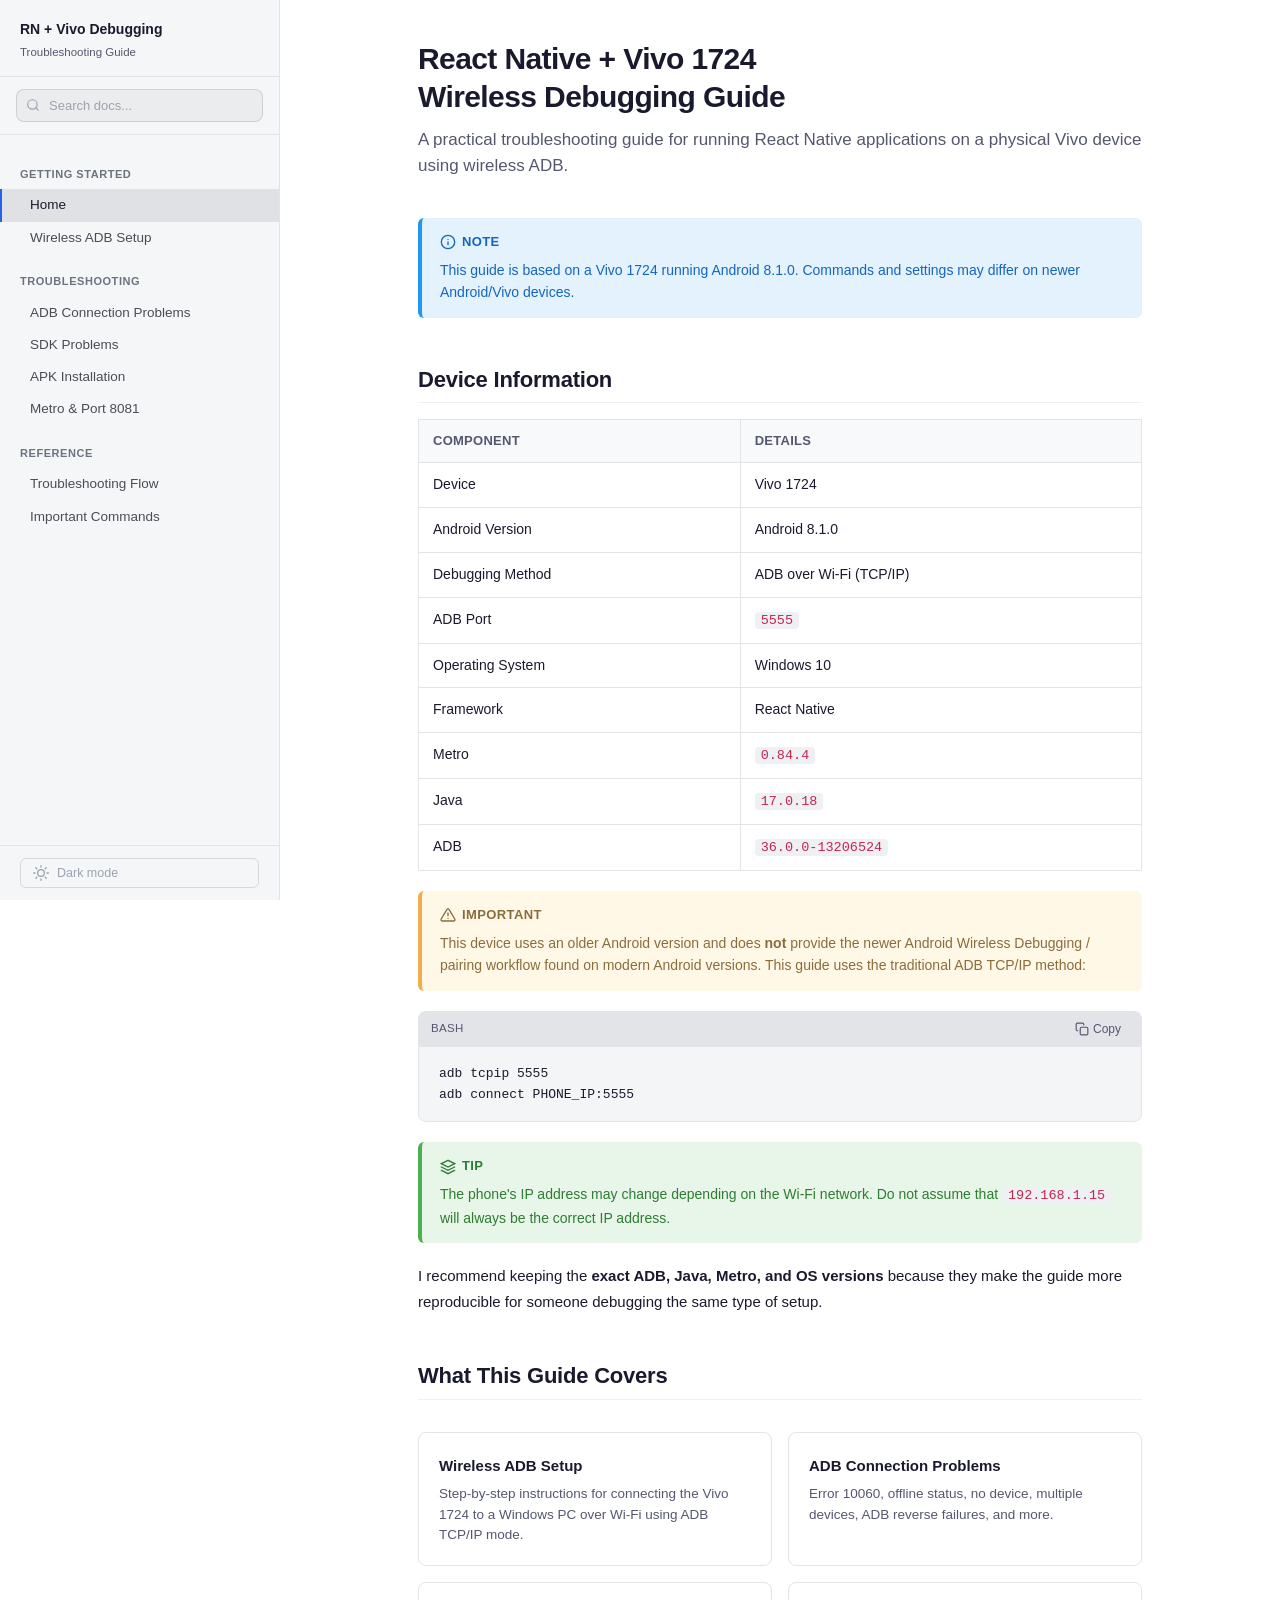
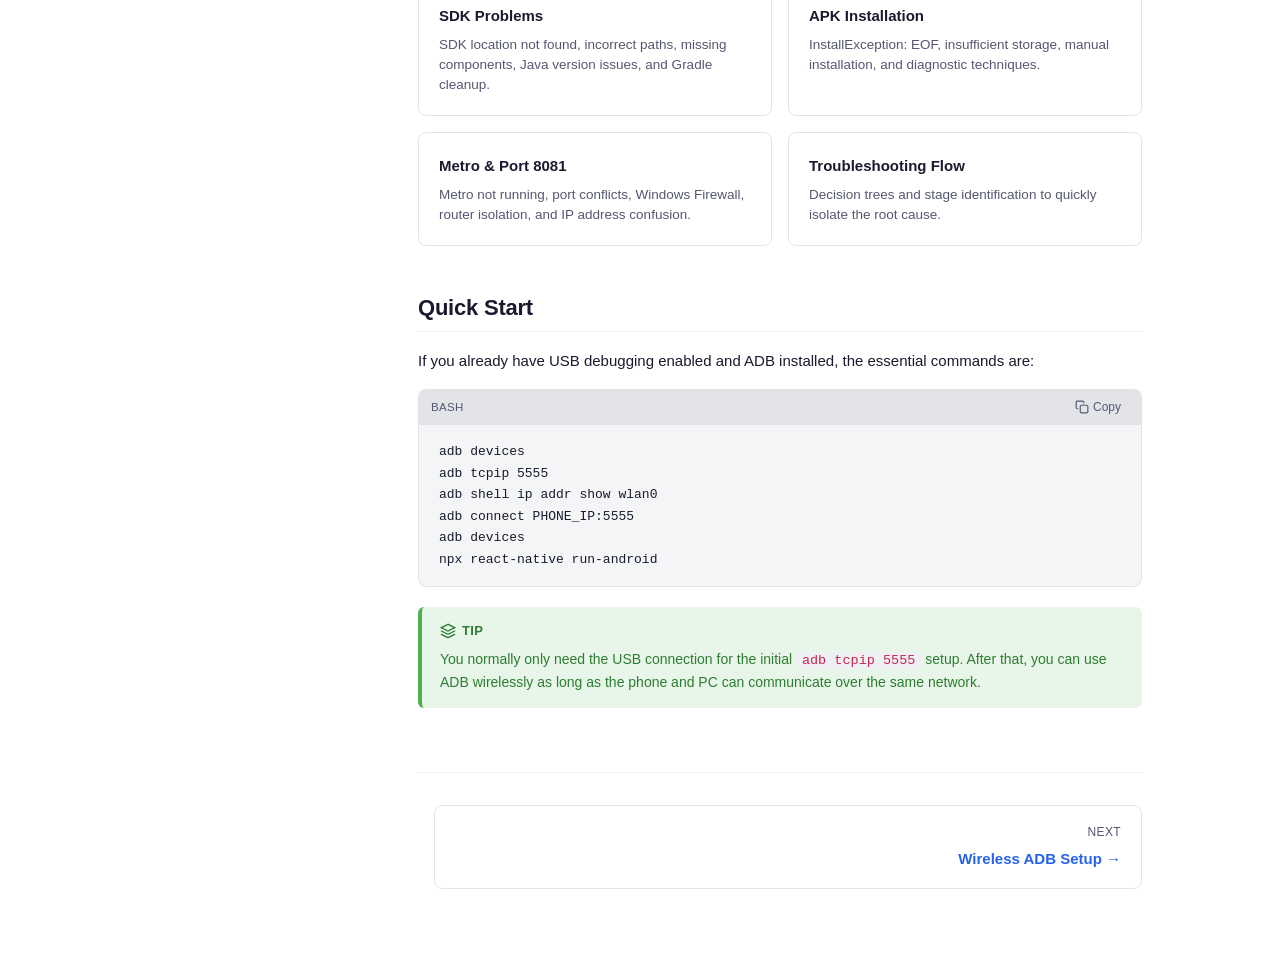
==== docs/index.html @ 29957e79 "Add first-time wireless ADB setup guide for Vivo 1724 to documentation" ====
<!DOCTYPE html>
<html lang="en">
<head>
  <meta charset="UTF-8">
  <meta name="viewport" content="width=device-width, initial-scale=1.0">
  <link rel="icon" type="image/svg+xml" href="favicon.svg">
  <title>React Native + Vivo Wireless Debugging Guide</title>
  <meta name="description" content="A practical troubleshooting guide for running React Native applications on a physical Vivo 1724 device using wireless ADB over Wi-Fi on Windows 10.">
  <meta name="keywords" content="React Native, Vivo 1724, wireless debugging, ADB, Android, troubleshooting, TCP/IP">
  <meta name="author" content="Pritesh Thorat">
  <link rel="canonical" href="https://priteshthorat.github.io/react-native-vivo-wireless-debugging/">
  <link rel="stylesheet" href="css/style.css">
  <link href="public/react-native.png">
</head>
<body>
  <div class="layout">
    <!-- Mobile Header -->
    <header class="mobile-header">
      <button class="mobile-menu-btn" aria-label="Open menu">
        <svg viewBox="0 0 24 24" fill="none" stroke="currentColor" stroke-width="2" stroke-linecap="round"><line x1="3" y1="6" x2="21" y2="6"/><line x1="3" y1="12" x2="21" y2="12"/><line x1="3" y1="18" x2="21" y2="18"/></svg>
      </button>
      <span class="mobile-header-title">RN + Vivo Debugging</span>
    </header>
    <div class="sidebar-overlay"></div>

    <!-- Sidebar -->
    <aside class="sidebar">
      <div class="sidebar-header">
        <h1>RN + Vivo Debugging</h1>
        <div class="sidebar-subtitle">Troubleshooting Guide</div>
      </div>

      <div class="search-container">
        <div class="search-input-wrapper">
          <svg viewBox="0 0 24 24" fill="none" stroke="currentColor" stroke-width="2" stroke-linecap="round"><circle cx="11" cy="11" r="8"/><line x1="21" y1="21" x2="16.65" y2="16.65"/></svg>
          <input type="text" class="search-input" placeholder="Search docs..." aria-label="Search documentation">
        </div>
        <div class="search-results"></div>
      </div>

      <nav class="sidebar-nav">
        <div class="nav-section">
          <span class="nav-section-title">Getting Started</span>
          <a href="index.html" class="nav-link active">Home</a>
          <a href="wireless-setup.html" class="nav-link">Wireless ADB Setup</a>
        </div>
        <div class="nav-section">
          <span class="nav-section-title">Troubleshooting</span>
          <a href="adb-connection.html" class="nav-link">ADB Connection Problems</a>
          <a href="sdk-problems.html" class="nav-link">SDK Problems</a>
          <a href="apk-installation.html" class="nav-link">APK Installation</a>
          <a href="metro-problems.html" class="nav-link">Metro &amp; Port 8081</a>
        </div>
        <div class="nav-section">
          <span class="nav-section-title">Reference</span>
          <a href="troubleshooting.html" class="nav-link">Troubleshooting Flow</a>
          <a href="commands.html" class="nav-link">Important Commands</a>
        </div>
      </nav>

      <div class="sidebar-footer">
        <button class="theme-toggle" aria-label="Toggle theme">
          <svg class="theme-icon-light" viewBox="0 0 24 24" fill="none" stroke="currentColor" stroke-width="2" stroke-linecap="round"><circle cx="12" cy="12" r="5"/><line x1="12" y1="1" x2="12" y2="3"/><line x1="12" y1="21" x2="12" y2="23"/><line x1="4.22" y1="4.22" x2="5.64" y2="5.64"/><line x1="18.36" y1="18.36" x2="19.78" y2="19.78"/><line x1="1" y1="12" x2="3" y2="12"/><line x1="21" y1="12" x2="23" y2="12"/><line x1="4.22" y1="19.78" x2="5.64" y2="18.36"/><line x1="18.36" y1="5.64" x2="19.78" y2="4.22"/></svg>
          <svg class="theme-icon-dark" viewBox="0 0 24 24" fill="none" stroke="currentColor" stroke-width="2" stroke-linecap="round" style="display:none"><path d="M21 12.79A9 9 0 1 1 11.21 3 7 7 0 0 0 21 12.79z"/></svg>
          <span class="theme-label">Dark mode</span>
        </button>
      </div>
    </aside>

    <!-- Main Content -->
    <main class="main-content">
      <article class="content">
        <div class="home-hero">
          <h1>React Native + Vivo 1724<br>Wireless Debugging Guide</h1>
          <p class="subtitle">A practical troubleshooting guide for running React Native applications on a physical Vivo device using wireless ADB.</p>
        </div>

        <div class="callout callout-info">
          <div class="callout-title">
            <svg viewBox="0 0 24 24" fill="none" stroke="currentColor" stroke-width="2" stroke-linecap="round"><circle cx="12" cy="12" r="10"/><line x1="12" y1="16" x2="12" y2="12"/><line x1="12" y1="8" x2="12.01" y2="8"/></svg>
            Note
          </div>
          <p>This guide is based on a Vivo 1724 running Android 8.1.0. Commands and settings may differ on newer Android/Vivo devices.</p>
        </div>

        <h2>Device Information</h2>

        <table class="device-table">
          <thead>
            <tr><th>Component</th><th>Details</th></tr>
          </thead>
          <tbody>
            <tr><td>Device</td><td>Vivo 1724</td></tr>
            <tr><td>Android Version</td><td>Android 8.1.0</td></tr>
            <tr><td>Debugging Method</td><td>ADB over Wi-Fi (TCP/IP)</td></tr>
            <tr><td>ADB Port</td><td><code>5555</code></td></tr>
            <tr><td>Operating System</td><td>Windows 10</td></tr>
            <tr><td>Framework</td><td>React Native</td></tr>
            <tr><td>Metro</td><td><code>0.84.4</code></td></tr>
            <tr><td>Java</td><td><code>17.0.18</code></td></tr>
            <tr><td>ADB</td><td><code>36.0.0-13206524</code></td></tr>
          </tbody>
        </table>

        <div class="callout callout-warning">
          <div class="callout-title">
            <svg viewBox="0 0 24 24" fill="none" stroke="currentColor" stroke-width="2" stroke-linecap="round"><path d="M10.29 3.86L1.82 18a2 2 0 0 0 1.71 3h16.94a2 2 0 0 0 1.71-3L13.71 3.86a2 2 0 0 0-3.42 0z"/><line x1="12" y1="9" x2="12" y2="13"/><line x1="12" y1="17" x2="12.01" y2="17"/></svg>
            Important
          </div>
          <p>This device uses an older Android version and does <strong>not</strong> provide the newer Android Wireless Debugging / pairing workflow found on modern Android versions. This guide uses the traditional ADB TCP/IP method:</p>
        </div>

        <div class="code-block">
          <div class="code-block-header">
            <span class="code-block-lang">bash</span>
            <button class="code-block-copy" aria-label="Copy code">
              <svg viewBox="0 0 24 24" fill="none" stroke="currentColor" stroke-width="2" stroke-linecap="round"><rect x="9" y="9" width="13" height="13" rx="2" ry="2"/><path d="M5 15H4a2 2 0 0 1-2-2V4a2 2 0 0 1 2-2h9a2 2 0 0 1 2 2v1"/></svg>
              <span class="copy-label">Copy</span>
            </button>
          </div>
          <pre><code>adb tcpip 5555
adb connect PHONE_IP:5555</code></pre>
        </div>

        <div class="callout callout-tip">
          <div class="callout-title">
            <svg viewBox="0 0 24 24" fill="none" stroke="currentColor" stroke-width="2" stroke-linecap="round"><path d="M12 2L2 7l10 5 10-5-10-5z"/><path d="M2 17l10 5 10-5"/><path d="M2 12l10 5 10-5"/></svg>
            Tip
          </div>
          <p>The phone's IP address may change depending on the Wi-Fi network. Do not assume that <code>192.168.1.15</code> will always be the correct IP address.</p>
        </div>

        <p>I recommend keeping the <strong>exact ADB, Java, Metro, and OS versions</strong> because they make the guide more reproducible for someone debugging the same type of setup.</p>

        <h2>What This Guide Covers</h2>

        <div class="home-features">
          <a href="wireless-setup.html" class="home-feature">
            <div class="home-feature-title">Wireless ADB Setup</div>
            <div class="home-feature-desc">Step-by-step instructions for connecting the Vivo 1724 to a Windows PC over Wi-Fi using ADB TCP/IP mode.</div>
          </a>
          <a href="adb-connection.html" class="home-feature">
            <div class="home-feature-title">ADB Connection Problems</div>
            <div class="home-feature-desc">Error 10060, offline status, no device, multiple devices, ADB reverse failures, and more.</div>
          </a>
          <a href="sdk-problems.html" class="home-feature">
            <div class="home-feature-title">SDK Problems</div>
            <div class="home-feature-desc">SDK location not found, incorrect paths, missing components, Java version issues, and Gradle cleanup.</div>
          </a>
          <a href="apk-installation.html" class="home-feature">
            <div class="home-feature-title">APK Installation</div>
            <div class="home-feature-desc">InstallException: EOF, insufficient storage, manual installation, and diagnostic techniques.</div>
          </a>
          <a href="metro-problems.html" class="home-feature">
            <div class="home-feature-title">Metro &amp; Port 8081</div>
            <div class="home-feature-desc">Metro not running, port conflicts, Windows Firewall, router isolation, and IP address confusion.</div>
          </a>
          <a href="troubleshooting.html" class="home-feature">
            <div class="home-feature-title">Troubleshooting Flow</div>
            <div class="home-feature-desc">Decision trees and stage identification to quickly isolate the root cause.</div>
          </a>
        </div>

        <h2>Quick Start</h2>

        <p>If you already have USB debugging enabled and ADB installed, the essential commands are:</p>

        <div class="code-block">
          <div class="code-block-header">
            <span class="code-block-lang">bash</span>
            <button class="code-block-copy" aria-label="Copy code">
              <svg viewBox="0 0 24 24" fill="none" stroke="currentColor" stroke-width="2" stroke-linecap="round"><rect x="9" y="9" width="13" height="13" rx="2" ry="2"/><path d="M5 15H4a2 2 0 0 1-2-2V4a2 2 0 0 1 2-2h9a2 2 0 0 1 2 2v1"/></svg>
              <span class="copy-label">Copy</span>
            </button>
          </div>
          <pre><code>adb devices
adb tcpip 5555
adb shell ip addr show wlan0
adb connect PHONE_IP:5555
adb devices
npx react-native run-android</code></pre>
        </div>

        <div class="callout callout-tip">
          <div class="callout-title">
            <svg viewBox="0 0 24 24" fill="none" stroke="currentColor" stroke-width="2" stroke-linecap="round"><path d="M12 2L2 7l10 5 10-5-10-5z"/><path d="M2 17l10 5 10-5"/><path d="M2 12l10 5 10-5"/></svg>
            Tip
          </div>
          <p>You normally only need the USB connection for the initial <code>adb tcpip 5555</code> setup. After that, you can use ADB wirelessly as long as the phone and PC can communicate over the same network.</p>
        </div>

        <nav class="page-nav">
          <div></div>
          <a href="wireless-setup.html" class="next">
            <div class="page-nav-label">Next</div>
            <div class="page-nav-title">Wireless ADB Setup &rarr;</div>
          </a>
        </nav>
      </article>
    </main>
  </div>

  <script src="js/search-index.js"></script>
  <script src="js/main.js"></script>
</body>
</html>
---- docs/css/style.css ----
/* ========================================
   React Native + Vivo Wireless Debugging
   Documentation Site Styles
   ======================================== */

/* --- CSS Custom Properties (Light Mode) --- */
:root {
  --color-bg: #ffffff;
  --color-bg-secondary: #f8f9fa;
  --color-bg-sidebar: #f5f6f8;
  --color-bg-sidebar-hover: #e8eaed;
  --color-bg-sidebar-active: #dfe1e5;
  --color-text: #1a1a2e;
  --color-text-secondary: #555770;
  --color-text-sidebar: #4a4d56;
  --color-text-sidebar-active: #1a1a2e;
  --color-border: #e2e4e8;
  --color-border-light: #eff0f2;
  --color-accent: #2563eb;
  --color-accent-hover: #1d4ed8;
  --color-accent-bg: #eff4ff;
  --color-code-bg: #f4f5f7;
  --color-code-border: #e2e4e8;
  --color-inline-code-bg: #eef0f3;
  --color-inline-code-text: #c7254e;
  --color-warning-bg: #fff8e6;
  --color-warning-border: #f0ad4e;
  --color-warning-text: #8a6d3b;
  --color-tip-bg: #e8f5e9;
  --color-tip-border: #4caf50;
  --color-tip-text: #2e7d32;
  --color-info-bg: #e3f2fd;
  --color-info-border: #2196f3;
  --color-info-text: #1565c0;
  --color-important-bg: #fce4ec;
  --color-important-border: #e91e63;
  --color-important-text: #c2185b;
  --color-error-bg: #ffebee;
  --color-error-border: #f44336;
  --color-error-text: #c62828;
  --sidebar-width: 280px;
  --content-max-width: 820px;
  --header-height: 0px;
  --font-sans: -apple-system, BlinkMacSystemFont, "Segoe UI", Roboto, Oxygen, Ubuntu, Cantarell, "Helvetica Neue", Arial, sans-serif;
  --font-mono: "SFMono-Regular", Consolas, "Liberation Mono", Menlo, Courier, monospace;
  --sidebar-border: rgba(0,0,0,0.08);
  --sidebar-border-top: rgba(0,0,0,0.08);
  --sidebar-hover-bg: rgba(0,0,0,0.05);
  --sidebar-input-bg: rgba(0,0,0,0.04);
  --sidebar-input-border: rgba(0,0,0,0.1);
  --sidebar-input-focus-bg: rgba(0,0,0,0.06);
  --sidebar-search-bg: #ffffff;
  --sidebar-search-border: rgba(0,0,0,0.1);
  --sidebar-toggle-border: rgba(0,0,0,0.12);
  --sidebar-toggle-hover-bg: rgba(0,0,0,0.05);
  --sidebar-scrollbar: rgba(0,0,0,0.1);
  --sidebar-section-title: #6b7280;
  --sidebar-icon: #9ca3af;
  --sidebar-input-placeholder: #9ca3af;
  --sidebar-input-text: #1f2937;
  --sidebar-input-bg: rgba(0,0,0,0.04);
  --sidebar-input-border: rgba(0,0,0,0.12);
  --sidebar-input-focus-bg: rgba(0,0,0,0.06);
  --sidebar-result-title: #1f2937;
  --sidebar-result-snippet: #6b7280;
  --sidebar-result-bg: #ffffff;
  --sidebar-result-hover: rgba(0,0,0,0.04);
  --sidebar-result-border: rgba(0,0,0,0.06);
  --mobile-header-text: #1f2937;
  --mobile-header-bg: #f5f6f8;
  --mobile-header-border: rgba(0,0,0,0.08);
  --mobile-overlay: rgba(0,0,0,0.4);
}

/* --- Dark Mode --- */
[data-theme="dark"] {
  --color-bg: #0f1117;
  --color-bg-secondary: #161920;
  --color-bg-sidebar: #0a0c10;
  --color-bg-sidebar-hover: #1a1d25;
  --color-bg-sidebar-active: #252830;
  --color-text: #e0e0e6;
  --color-text-secondary: #9a9cb0;
  --color-text-sidebar: #8a8da0;
  --color-text-sidebar-active: #ffffff;
  --color-border: #2a2d38;
  --color-border-light: #1e2028;
  --color-accent: #5b9bf5;
  --color-accent-hover: #7db3ff;
  --color-accent-bg: #1a2740;
  --color-code-bg: #161920;
  --color-code-border: #2a2d38;
  --color-inline-code-bg: #1e2028;
  --color-inline-code-text: #e06c88;
  --color-warning-bg: #2a2418;
  --color-warning-border: #b8860b;
  --color-warning-text: #daa520;
  --color-tip-bg: #1a2e1a;
  --color-tip-border: #4caf50;
  --color-tip-text: #81c784;
  --color-info-bg: #162032;
  --color-info-border: #2196f3;
  --color-info-text: #64b5f6;
  --color-important-bg: #2e1520;
  --color-important-border: #e91e63;
  --color-important-text: #f48fb1;
  --color-error-bg: #2e1a1a;
  --color-error-border: #f44336;
  --color-error-text: #ef9a9a;
  --sidebar-border: rgba(255,255,255,0.06);
  --sidebar-border-top: rgba(255,255,255,0.06);
  --sidebar-hover-bg: rgba(255,255,255,0.06);
  --sidebar-input-bg: rgba(255,255,255,0.06);
  --sidebar-input-border: rgba(255,255,255,0.08);
  --sidebar-input-focus-bg: rgba(255,255,255,0.09);
  --sidebar-search-bg: #1e2028;
  --sidebar-search-border: rgba(255,255,255,0.1);
  --sidebar-toggle-border: rgba(255,255,255,0.1);
  --sidebar-toggle-hover-bg: rgba(255,255,255,0.08);
  --sidebar-scrollbar: rgba(255,255,255,0.1);
  --sidebar-section-title: #6b7280;
  --sidebar-icon: #9a9eb0;
  --sidebar-input-placeholder: #5a5e6a;
  --sidebar-input-text: #e0e0e6;
  --sidebar-input-bg: rgba(255,255,255,0.06);
  --sidebar-input-border: rgba(255,255,255,0.08);
  --sidebar-input-focus-bg: rgba(255,255,255,0.09);
  --sidebar-result-title: #e0e0e6;
  --sidebar-result-snippet: #7a7e8a;
  --sidebar-result-bg: #1e2028;
  --sidebar-result-hover: rgba(255,255,255,0.06);
  --sidebar-result-border: rgba(255,255,255,0.05);
  --mobile-header-text: #ffffff;
  --mobile-header-bg: #0a0c10;
  --mobile-header-border: rgba(255,255,255,0.06);
  --mobile-overlay: rgba(0,0,0,0.5);
}

/* --- Reset & Base --- */
*, *::before, *::after {
  box-sizing: border-box;
  margin: 0;
  padding: 0;
}

html {
  scroll-behavior: smooth;
  -webkit-text-size-adjust: 100%;
}

body {
  font-family: var(--font-sans);
  font-size: 15px;
  line-height: 1.7;
  color: var(--color-text);
  background: var(--color-bg);
  -webkit-font-smoothing: antialiased;
  -moz-osx-font-smoothing: grayscale;
}

a {
  color: var(--color-accent);
  text-decoration: none;
}

a:hover {
  text-decoration: underline;
  color: var(--color-accent-hover);
}

/* --- Layout --- */
.layout {
  display: flex;
  min-height: 100vh;
}

/* --- Sidebar --- */
.sidebar {
  position: fixed;
  top: 0;
  left: 0;
  bottom: 0;
  width: var(--sidebar-width);
  background: var(--color-bg-sidebar);
  color: var(--color-text-sidebar);
  overflow-y: auto;
  z-index: 100;
  display: flex;
  flex-direction: column;
  border-right: 1px solid var(--color-border);
}

.sidebar-header {
  padding: 20px 20px 16px;
  border-bottom: 1px solid var(--sidebar-border-top);
  flex-shrink: 0;
}

.sidebar-header h1 {
  font-size: 14px;
  font-weight: 600;
  color: var(--color-text);
  line-height: 1.4;
  margin-bottom: 4px;
}

.sidebar-header .sidebar-subtitle {
  font-size: 11.5px;
  color: var(--color-text-secondary);
  line-height: 1.4;
}

.sidebar-nav {
  flex: 1;
  overflow-y: auto;
  padding: 12px 0;
}

.sidebar-nav::-webkit-scrollbar {
  width: 4px;
}

.sidebar-nav::-webkit-scrollbar-track {
  background: transparent;
}

.sidebar-nav::-webkit-scrollbar-thumb {
  background: var(--sidebar-scrollbar);
  border-radius: 2px;
}

.nav-section {
  margin-bottom: 4px;
}

.nav-section-title {
  display: block;
  padding: 6px 20px;
  font-size: 11px;
  font-weight: 600;
  text-transform: uppercase;
  letter-spacing: 0.05em;
  color: var(--sidebar-section-title);
  margin-top: 12px;
}

.nav-link {
  display: block;
  padding: 6px 20px 6px 28px;
  font-size: 13.5px;
  color: var(--color-text-sidebar);
  text-decoration: none;
  transition: background 0.15s, color 0.15s;
  border-left: 2px solid transparent;
  line-height: 1.5;
}

.nav-link:hover {
  background: var(--color-bg-sidebar-hover);
  color: var(--color-text-sidebar-active);
  text-decoration: none;
}

.nav-link.active {
  background: var(--color-bg-sidebar-active);
  color: var(--color-text-sidebar-active);
  border-left-color: var(--color-accent);
  font-weight: 500;
}

.sidebar-footer {
  padding: 12px 20px;
  border-top: 1px solid var(--sidebar-border-top);
  flex-shrink: 0;
}

.theme-toggle {
  display: flex;
  align-items: center;
  gap: 8px;
  background: none;
  border: 1px solid var(--sidebar-toggle-border);
  color: var(--sidebar-icon);
  padding: 6px 12px;
  border-radius: 6px;
  cursor: pointer;
  font-size: 12.5px;
  font-family: var(--font-sans);
  width: 100%;
  transition: background 0.15s, color 0.15s;
}

.theme-toggle:hover {
  background: var(--sidebar-toggle-hover-bg);
  color: var(--color-text);
}

.theme-toggle svg {
  width: 16px;
  height: 16px;
  flex-shrink: 0;
}

/* --- Search --- */
.search-container {
  position: relative;
  padding: 12px 16px;
  border-bottom: 1px solid var(--sidebar-border-top);
  flex-shrink: 0;
}

.search-input-wrapper {
  position: relative;
}

.search-input-wrapper svg {
  position: absolute;
  left: 10px;
  top: 50%;
  transform: translateY(-50%);
  width: 14px;
  height: 14px;
  color: var(--sidebar-icon);
  pointer-events: none;
}

.search-input {
  width: 100%;
  padding: 8px 12px 8px 32px;
  background: var(--sidebar-input-bg);
  border: 1px solid var(--sidebar-input-border);
  border-radius: 8px;
  color: var(--sidebar-input-text);
  font-size: 13px;
  font-family: var(--font-sans);
  outline: none;
  transition: border-color 0.2s ease, box-shadow 0.2s ease, background 0.2s ease;
}

.search-input::placeholder {
  color: var(--sidebar-input-placeholder);
}

.search-input:focus {
  border-color: var(--color-accent);
  background: var(--sidebar-input-focus-bg);
  box-shadow: 0 0 0 3px rgba(37, 99, 235, 0.1);
}

[data-theme="dark"] .search-input:focus {
  box-shadow: 0 0 0 3px rgba(91, 155, 245, 0.15);
}

.search-results {
  position: absolute;
  top: calc(100% + 6px);
  left: 16px;
  right: 16px;
  background: var(--sidebar-result-bg);
  border: 1px solid var(--sidebar-search-border);
  border-radius: 8px;
  max-height: 320px;
  overflow-y: auto;
  z-index: 200;
  box-shadow: 0 4px 16px rgba(0, 0, 0, 0.12);
  opacity: 0;
  transform: translateY(-4px);
  transition: opacity 0.15s ease, transform 0.15s ease;
  pointer-events: none;
}

.search-results.visible {
  display: block;
  opacity: 1;
  transform: translateY(0);
  pointer-events: auto;
}

.search-result-item {
  display: block;
  padding: 10px 14px;
  border-bottom: 1px solid var(--sidebar-result-border);
  text-decoration: none;
  transition: background 0.1s;
}

.search-result-item:hover {
  background: var(--sidebar-result-hover);
  text-decoration: none;
}

.search-result-item:last-child {
  border-bottom: none;
}

.search-result-title {
  font-size: 13px;
  font-weight: 500;
  color: var(--sidebar-result-title);
  margin-bottom: 2px;
}

.search-result-snippet {
  font-size: 12px;
  color: var(--sidebar-result-snippet);
  line-height: 1.4;
}

.search-result-snippet mark {
  background: rgba(37, 99, 235, 0.3);
  color: var(--color-text);
  border-radius: 2px;
  padding: 0 2px;
}

.search-no-results {
  padding: 14px;
  font-size: 13px;
  color: var(--sidebar-result-snippet);
  text-align: center;
}

/* --- Mobile sidebar toggle --- */
.mobile-header {
  display: none;
  position: fixed;
  top: 0;
  left: 0;
  right: 0;
  height: 52px;
  background: var(--color-bg-sidebar);
  z-index: 150;
  align-items: center;
  padding: 0 16px;
  border-bottom: 1px solid var(--sidebar-border-top);
}

.mobile-menu-btn {
  background: none;
  border: none;
  color: var(--sidebar-icon);
  cursor: pointer;
  padding: 6px;
  border-radius: 4px;
  display: flex;
  align-items: center;
  justify-content: center;
}

.mobile-menu-btn:hover {
  background: var(--sidebar-toggle-hover-bg);
}

.mobile-menu-btn svg {
  width: 22px;
  height: 22px;
}

.mobile-header-title {
  font-size: 14px;
  font-weight: 600;
  color: var(--mobile-header-text);
  margin-left: 12px;
}

.sidebar-overlay {
  position: fixed;
  inset: 0;
  background: var(--mobile-overlay);
  z-index: 99;
  opacity: 0;
  pointer-events: none;
  transition: opacity 0.25s ease;
}

.sidebar-overlay.visible {
  opacity: 1;
  pointer-events: auto;
}

/* --- Main Content --- */
.main-content {
  margin-left: var(--sidebar-width);
  flex: 1;
  min-width: 0;
}

.content {
  max-width: var(--content-max-width);
  margin: 0 auto;
  padding: 40px 48px 80px;
}

/* --- Typography --- */
.content h1 {
  font-size: 30px;
  font-weight: 700;
  line-height: 1.25;
  margin-bottom: 8px;
  color: var(--color-text);
  letter-spacing: -0.02em;
}

.content h2 {
  font-size: 22px;
  font-weight: 600;
  line-height: 1.3;
  margin-top: 48px;
  margin-bottom: 16px;
  padding-bottom: 8px;
  border-bottom: 1px solid var(--color-border-light);
  color: var(--color-text);
  letter-spacing: -0.01em;
}

.content h3 {
  font-size: 18px;
  font-weight: 600;
  line-height: 1.35;
  margin-top: 32px;
  margin-bottom: 12px;
  color: var(--color-text);
}

.content h4 {
  font-size: 15.5px;
  font-weight: 600;
  line-height: 1.4;
  margin-top: 24px;
  margin-bottom: 8px;
  color: var(--color-text);
}

.content p {
  margin-bottom: 16px;
}

.content ul, .content ol {
  margin-bottom: 16px;
  padding-left: 24px;
}

.content li {
  margin-bottom: 6px;
}

.content strong {
  font-weight: 600;
}

.content .subtitle {
  font-size: 17px;
  color: var(--color-text-secondary);
  margin-bottom: 32px;
  line-height: 1.5;
}

/* --- Inline Code --- */
.content code {
  font-family: var(--font-mono);
  font-size: 13.5px;
  background: var(--color-inline-code-bg);
  color: var(--color-inline-code-text);
  padding: 1px 6px;
  border-radius: 4px;
  word-break: break-word;
}

/* --- Code Blocks --- */
.code-block {
  position: relative;
  margin-bottom: 20px;
}

.code-block-header {
  display: flex;
  align-items: center;
  justify-content: space-between;
  background: var(--color-code-border);
  border: 1px solid var(--color-code-border);
  border-bottom: none;
  border-radius: 8px 8px 0 0;
  padding: 6px 12px;
}

.code-block-lang {
  font-size: 11.5px;
  font-weight: 500;
  color: var(--color-text-secondary);
  text-transform: uppercase;
  letter-spacing: 0.03em;
}

.code-block-copy {
  background: none;
  border: none;
  color: var(--color-text-secondary);
  cursor: pointer;
  padding: 4px 8px;
  border-radius: 4px;
  font-size: 12px;
  font-family: var(--font-sans);
  display: flex;
  align-items: center;
  gap: 4px;
  transition: background 0.15s, color 0.15s;
}

.code-block-copy:hover {
  background: rgba(0,0,0,0.06);
  color: var(--color-text);
}

[data-theme="dark"] .code-block-copy:hover {
  background: rgba(255,255,255,0.08);
}

.code-block-copy.copied {
  color: var(--color-tip-border);
}

.code-block-copy svg {
  width: 14px;
  height: 14px;
}

.content pre {
  background: var(--color-code-bg);
  border: 1px solid var(--color-code-border);
  border-radius: 0 0 8px 8px;
  padding: 16px 20px;
  overflow-x: auto;
  font-family: var(--font-mono);
  font-size: 13px;
  line-height: 1.65;
  color: var(--color-text);
  margin-bottom: 20px;
  tab-size: 2;
}

.content pre code {
  background: none;
  color: inherit;
  padding: 0;
  border-radius: 0;
  font-size: inherit;
  word-break: normal;
}

/* Standalone pre (without .code-block wrapper) */
.content pre:not(.code-block pre) {
  position: relative;
  border-radius: 8px;
}

/* --- Tables --- */
.content table {
  width: 100%;
  border-collapse: collapse;
  margin-bottom: 20px;
  font-size: 14px;
}

.content th, .content td {
  text-align: left;
  padding: 10px 14px;
  border: 1px solid var(--color-border);
}

.content th {
  background: var(--color-bg-secondary);
  font-weight: 600;
  font-size: 13px;
  text-transform: uppercase;
  letter-spacing: 0.02em;
  color: var(--color-text-secondary);
}

.content td {
  vertical-align: top;
}

/* --- Callouts / Admonitions --- */
.callout {
  padding: 14px 18px;
  border-radius: 6px;
  border-left: 4px solid;
  margin-bottom: 20px;
  font-size: 14px;
  line-height: 1.6;
}

.callout-title {
  font-weight: 600;
  font-size: 13px;
  text-transform: uppercase;
  letter-spacing: 0.03em;
  margin-bottom: 6px;
  display: flex;
  align-items: center;
  gap: 6px;
}

.callout-title svg {
  width: 16px;
  height: 16px;
  flex-shrink: 0;
}

.callout p:last-child {
  margin-bottom: 0;
}

.callout-warning {
  background: var(--color-warning-bg);
  border-color: var(--color-warning-border);
  color: var(--color-warning-text);
}

.callout-tip {
  background: var(--color-tip-bg);
  border-color: var(--color-tip-border);
  color: var(--color-tip-text);
}

.callout-info {
  background: var(--color-info-bg);
  border-color: var(--color-info-border);
  color: var(--color-info-text);
}

.callout-important {
  background: var(--color-important-bg);
  border-color: var(--color-important-border);
  color: var(--color-important-text);
}

.callout-error {
  background: var(--color-error-bg);
  border-color: var(--color-error-border);
  color: var(--color-error-text);
}

/* --- Horizontal Rule --- */
.content hr {
  border: none;
  border-top: 1px solid var(--color-border-light);
  margin: 32px 0;
}

/* --- Page Navigation (Prev/Next) --- */
.page-nav {
  display: flex;
  gap: 16px;
  margin-top: 64px;
  padding-top: 32px;
  border-top: 1px solid var(--color-border-light);
}

.page-nav a {
  flex: 1;
  display: block;
  padding: 16px 20px;
  border: 1px solid var(--color-border);
  border-radius: 8px;
  text-decoration: none;
  transition: border-color 0.15s, background 0.15s;
}

.page-nav a:hover {
  border-color: var(--color-accent);
  background: var(--color-accent-bg);
  text-decoration: none;
}

.page-nav-label {
  font-size: 12px;
  font-weight: 500;
  color: var(--color-text-secondary);
  text-transform: uppercase;
  letter-spacing: 0.03em;
  margin-bottom: 4px;
}

.page-nav-title {
  font-size: 15px;
  font-weight: 600;
  color: var(--color-accent);
}

.page-nav .next {
  text-align: right;
}

/* --- Homepage specific --- */
.home-hero {
  margin-bottom: 40px;
}

.home-hero h1 {
  margin-bottom: 12px;
}

.home-features {
  display: grid;
  grid-template-columns: 1fr 1fr;
  gap: 16px;
  margin-top: 32px;
}

.home-feature {
  padding: 20px;
  border: 1px solid var(--color-border);
  border-radius: 8px;
  text-decoration: none;
  transition: border-color 0.15s, box-shadow 0.15s;
}

.home-feature:hover {
  border-color: var(--color-accent);
  box-shadow: 0 2px 8px rgba(37, 99, 235, 0.08);
  text-decoration: none;
}

.home-feature-title {
  font-size: 15px;
  font-weight: 600;
  color: var(--color-text);
  margin-bottom: 6px;
}

.home-feature-desc {
  font-size: 13.5px;
  color: var(--color-text-secondary);
  line-height: 1.5;
}

/* --- Device Info Table --- */
.device-table {
  margin-bottom: 24px;
}

/* --- Flow Diagrams (ASCII art in code blocks) --- */
.content pre:has(code) {
  overflow-x: auto;
}

/* --- Responsive --- */
@media (max-width: 900px) {
  .mobile-header {
    display: flex;
  }

  .sidebar {
    transform: translateX(-100%);
    transition: transform 0.25s ease;
  }

  .sidebar.open {
    transform: translateX(0);
  }

  .main-content {
    margin-left: 0;
    padding-top: 52px;
  }

  .content {
    padding: 24px 20px 60px;
  }

  .content h1 {
    font-size: 24px;
  }

  .content h2 {
    font-size: 19px;
  }

  .content h3 {
    font-size: 16px;
  }

  .home-features {
    grid-template-columns: 1fr;
  }

  .page-nav {
    flex-direction: column;
  }

  .page-nav .next {
    text-align: left;
  }
}

@media (max-width: 480px) {
  .content {
    padding: 16px 14px 48px;
  }

  .content pre {
    padding: 12px 14px;
    font-size: 12.5px;
    border-radius: 6px;
  }

  .code-block-header {
    border-radius: 6px 6px 0 0;
  }

  .content table {
    font-size: 13px;
  }

  .content th, .content td {
    padding: 8px 10px;
  }
}

/* --- Scrollbar (main content) --- */
.main-content::-webkit-scrollbar {
  width: 6px;
}

.main-content::-webkit-scrollbar-track {
  background: transparent;
}

.main-content::-webkit-scrollbar-thumb {
  background: var(--color-border);
  border-radius: 3px;
}

/* --- Print --- */
@media print {
  .sidebar, .mobile-header, .sidebar-overlay, .page-nav {
    display: none !important;
  }

  .main-content {
    margin-left: 0;
  }

  .content {
    max-width: 100%;
    padding: 0;
  }
}
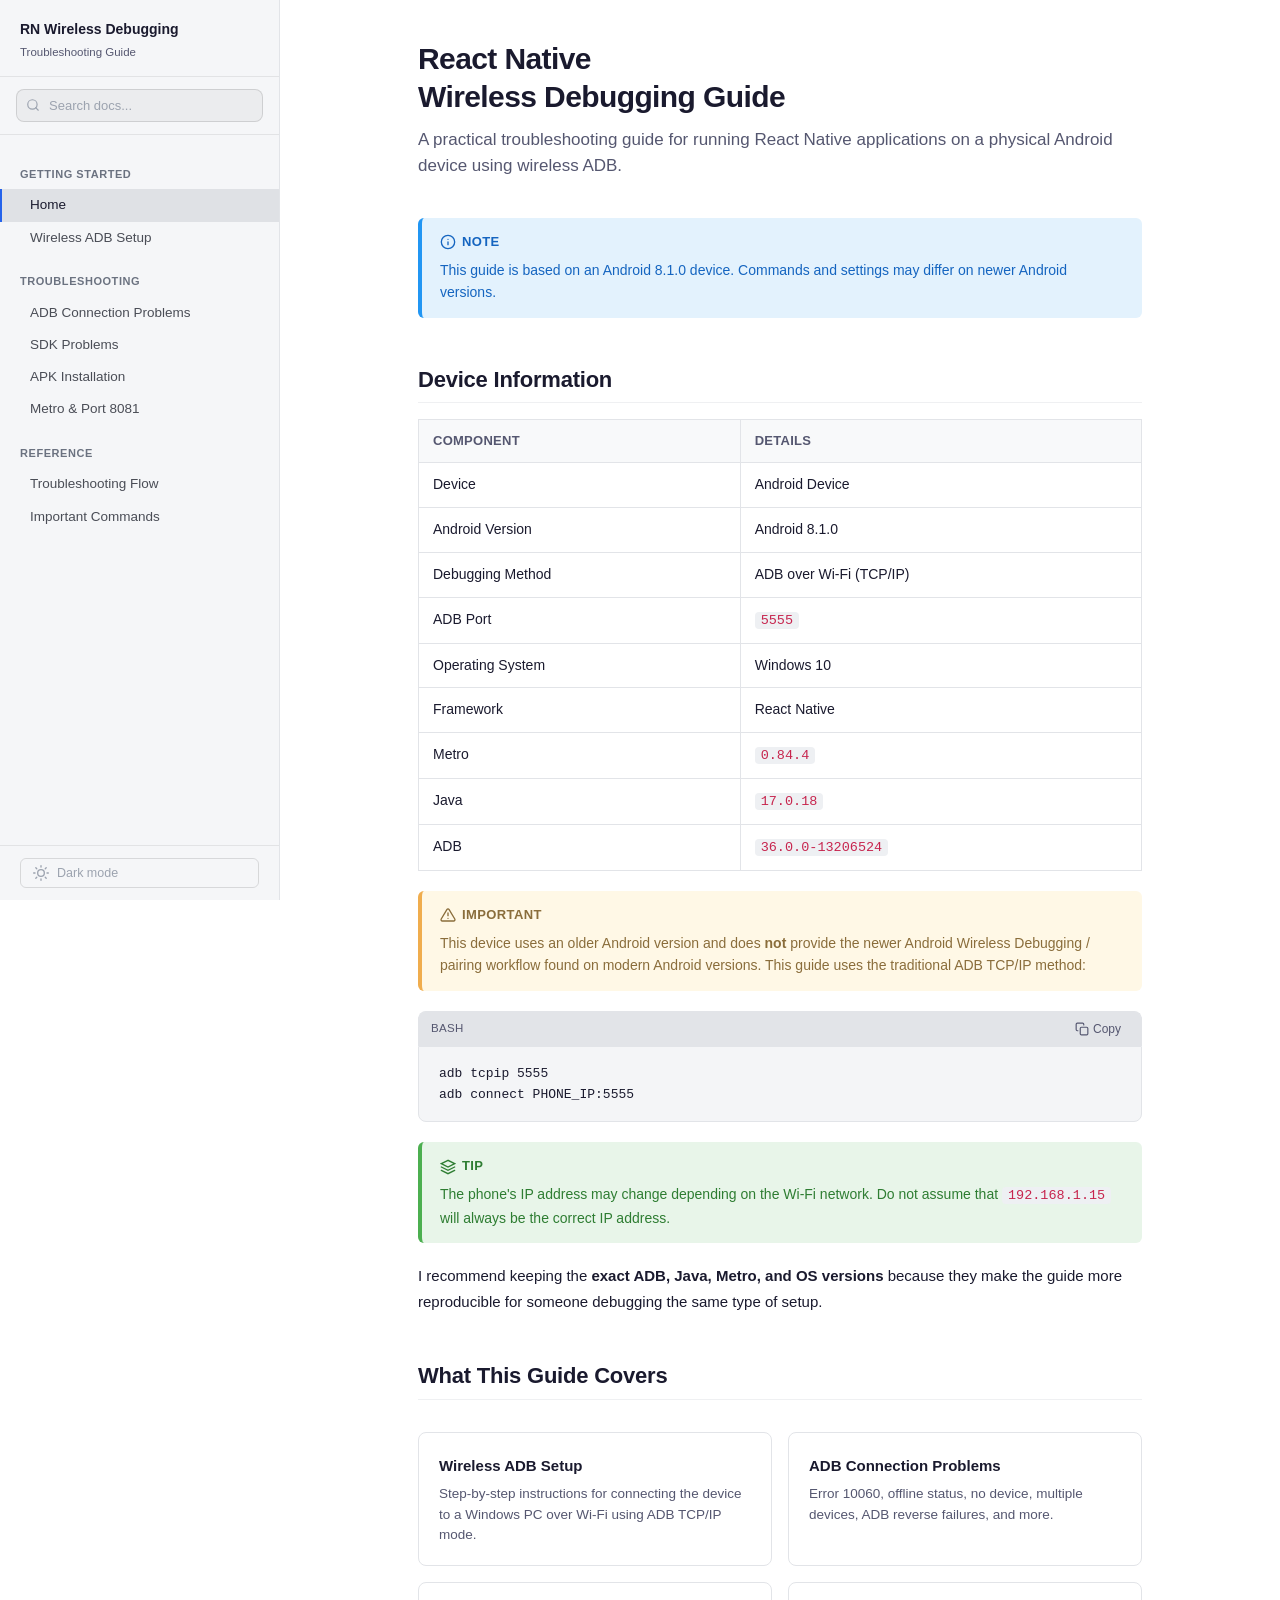
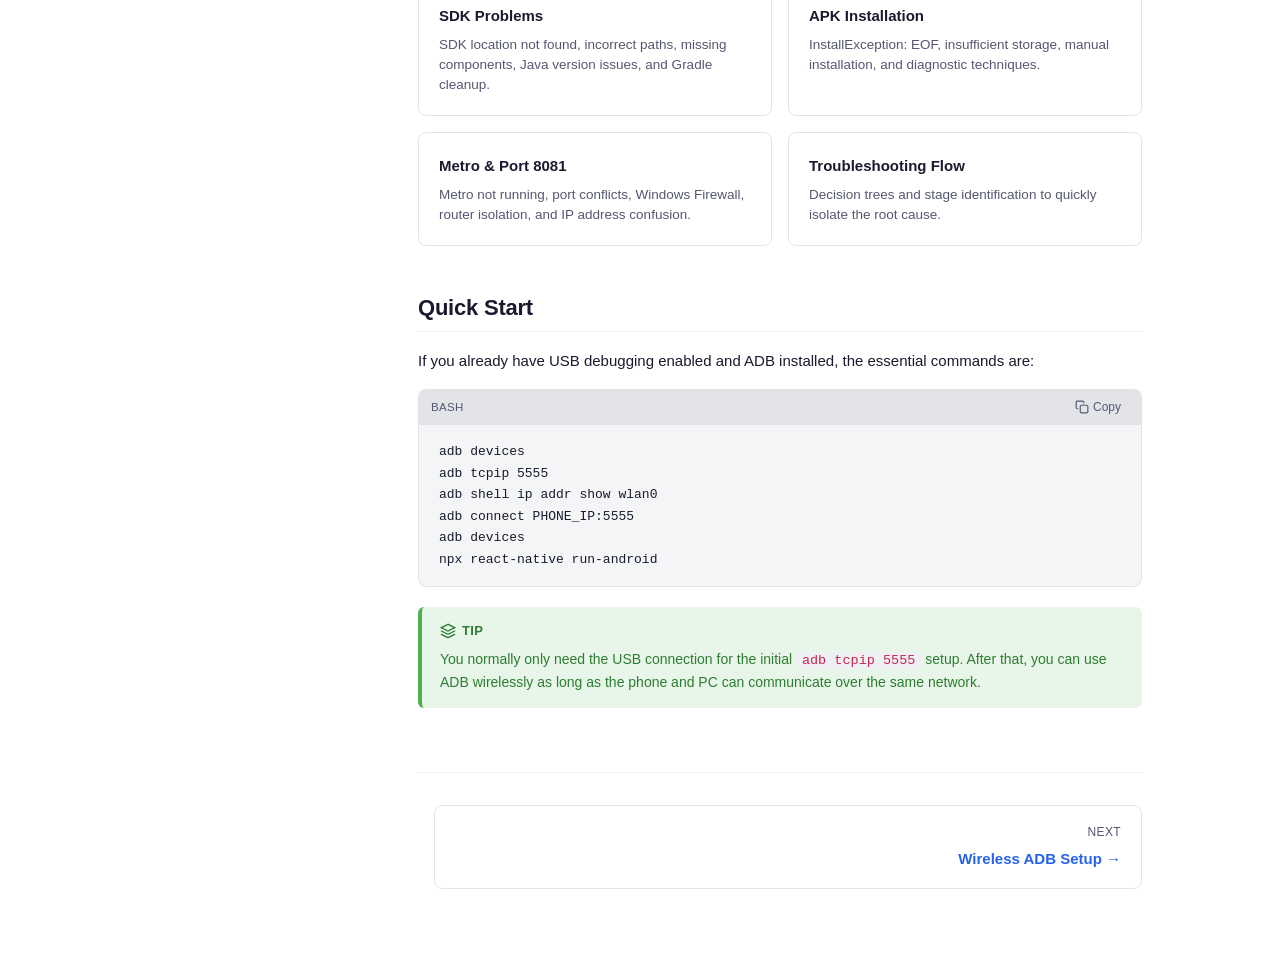
==== commit 9eb73d3a: "Refactor documentation to generalize device references and improve clarity for React Native wireless" ====
--- a/docs/index.html
+++ b/docs/index.html
@@ -4,11 +4,11 @@
   <meta charset="UTF-8">
   <meta name="viewport" content="width=device-width, initial-scale=1.0">
   <link rel="icon" type="image/svg+xml" href="favicon.svg">
-  <title>React Native + Vivo Wireless Debugging Guide</title>
-  <meta name="description" content="A practical troubleshooting guide for running React Native applications on a physical Vivo 1724 device using wireless ADB over Wi-Fi on Windows 10.">
-  <meta name="keywords" content="React Native, Vivo 1724, wireless debugging, ADB, Android, troubleshooting, TCP/IP">
+  <title>React Native Wireless Debugging Guide</title>
+  <meta name="description" content="A practical troubleshooting guide for running React Native applications on a physical Android device using wireless ADB over Wi-Fi on Windows 10.">
+  <meta name="keywords" content="React Native, wireless debugging, ADB">
   <meta name="author" content="Pritesh Thorat">
-  <link rel="canonical" href="https://priteshthorat.github.io/react-native-vivo-wireless-debugging/">
+  <link rel="canonical" href="https://priteshthorat.github.io/react-native-wireless-debugging/">
   <link rel="stylesheet" href="css/style.css">
   <link href="public/react-native.png">
 </head>
@@ -19,14 +19,14 @@
       <button class="mobile-menu-btn" aria-label="Open menu">
         <svg viewBox="0 0 24 24" fill="none" stroke="currentColor" stroke-width="2" stroke-linecap="round"><line x1="3" y1="6" x2="21" y2="6"/><line x1="3" y1="12" x2="21" y2="12"/><line x1="3" y1="18" x2="21" y2="18"/></svg>
       </button>
-      <span class="mobile-header-title">RN + Vivo Debugging</span>
+      <span class="mobile-header-title">RN Wireless Debugging</span>
     </header>
     <div class="sidebar-overlay"></div>
 
     <!-- Sidebar -->
     <aside class="sidebar">
       <div class="sidebar-header">
-        <h1>RN + Vivo Debugging</h1>
+        <h1>RN Wireless Debugging</h1>
         <div class="sidebar-subtitle">Troubleshooting Guide</div>
       </div>
 
@@ -71,8 +71,8 @@
     <main class="main-content">
       <article class="content">
         <div class="home-hero">
-          <h1>React Native + Vivo 1724<br>Wireless Debugging Guide</h1>
-          <p class="subtitle">A practical troubleshooting guide for running React Native applications on a physical Vivo device using wireless ADB.</p>
+          <h1>React Native<br>Wireless Debugging Guide</h1>
+          <p class="subtitle">A practical troubleshooting guide for running React Native applications on a physical Android device using wireless ADB.</p>
         </div>
 
         <div class="callout callout-info">
@@ -80,7 +80,7 @@
             <svg viewBox="0 0 24 24" fill="none" stroke="currentColor" stroke-width="2" stroke-linecap="round"><circle cx="12" cy="12" r="10"/><line x1="12" y1="16" x2="12" y2="12"/><line x1="12" y1="8" x2="12.01" y2="8"/></svg>
             Note
           </div>
-          <p>This guide is based on a Vivo 1724 running Android 8.1.0. Commands and settings may differ on newer Android/Vivo devices.</p>
+          <p>This guide is based on an Android 8.1.0 device. Commands and settings may differ on newer Android versions.</p>
         </div>
 
         <h2>Device Information</h2>
@@ -90,7 +90,7 @@
             <tr><th>Component</th><th>Details</th></tr>
           </thead>
           <tbody>
-            <tr><td>Device</td><td>Vivo 1724</td></tr>
+            <tr><td>Device</td><td>Android Device</td></tr>
             <tr><td>Android Version</td><td>Android 8.1.0</td></tr>
             <tr><td>Debugging Method</td><td>ADB over Wi-Fi (TCP/IP)</td></tr>
             <tr><td>ADB Port</td><td><code>5555</code></td></tr>
@@ -137,7 +137,7 @@
         <div class="home-features">
           <a href="wireless-setup.html" class="home-feature">
             <div class="home-feature-title">Wireless ADB Setup</div>
-            <div class="home-feature-desc">Step-by-step instructions for connecting the Vivo 1724 to a Windows PC over Wi-Fi using ADB TCP/IP mode.</div>
+            <div class="home-feature-desc">Step-by-step instructions for connecting the device to a Windows PC over Wi-Fi using ADB TCP/IP mode.</div>
           </a>
           <a href="adb-connection.html" class="home-feature">
             <div class="home-feature-title">ADB Connection Problems</div>
--- a/docs/css/style.css
+++ b/docs/css/style.css
@@ -1,5 +1,5 @@
 /* ========================================
-   React Native + Vivo Wireless Debugging
+   React Native Wireless Debugging
    Documentation Site Styles
    ======================================== */
 
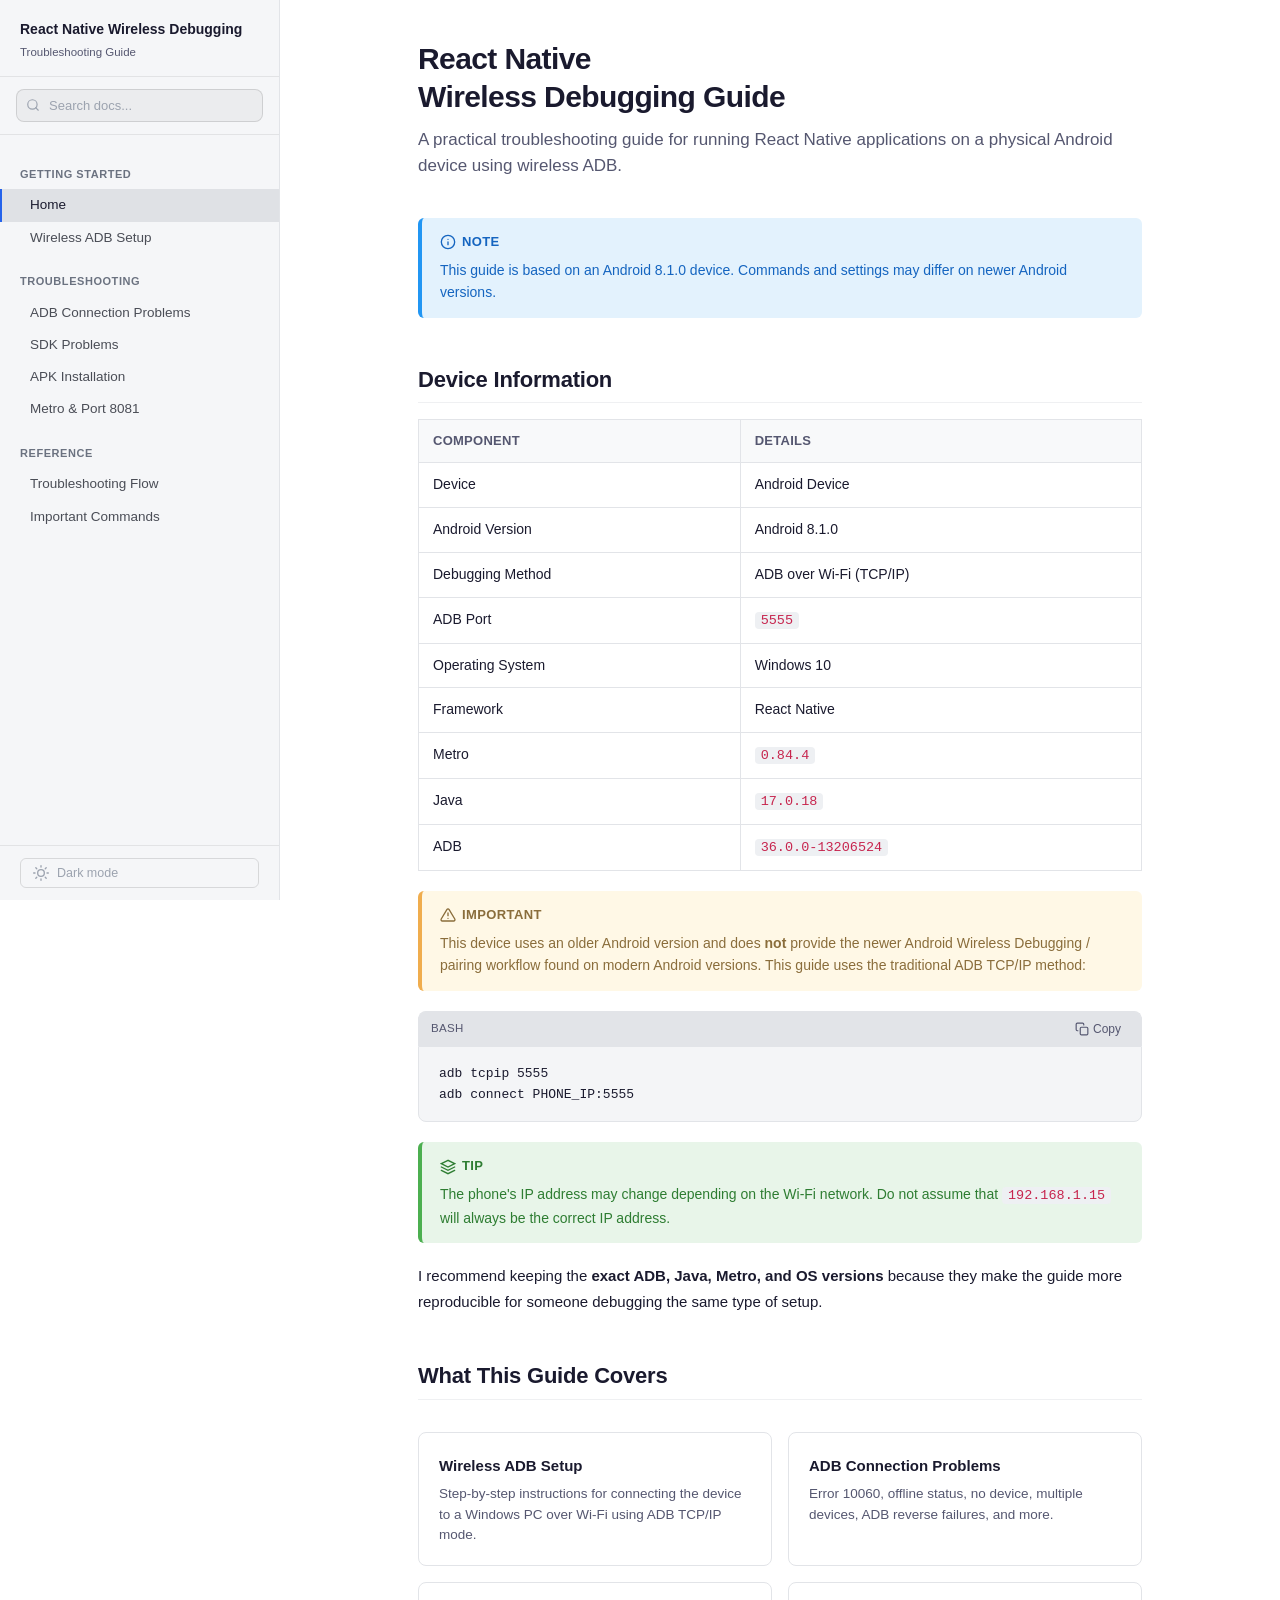
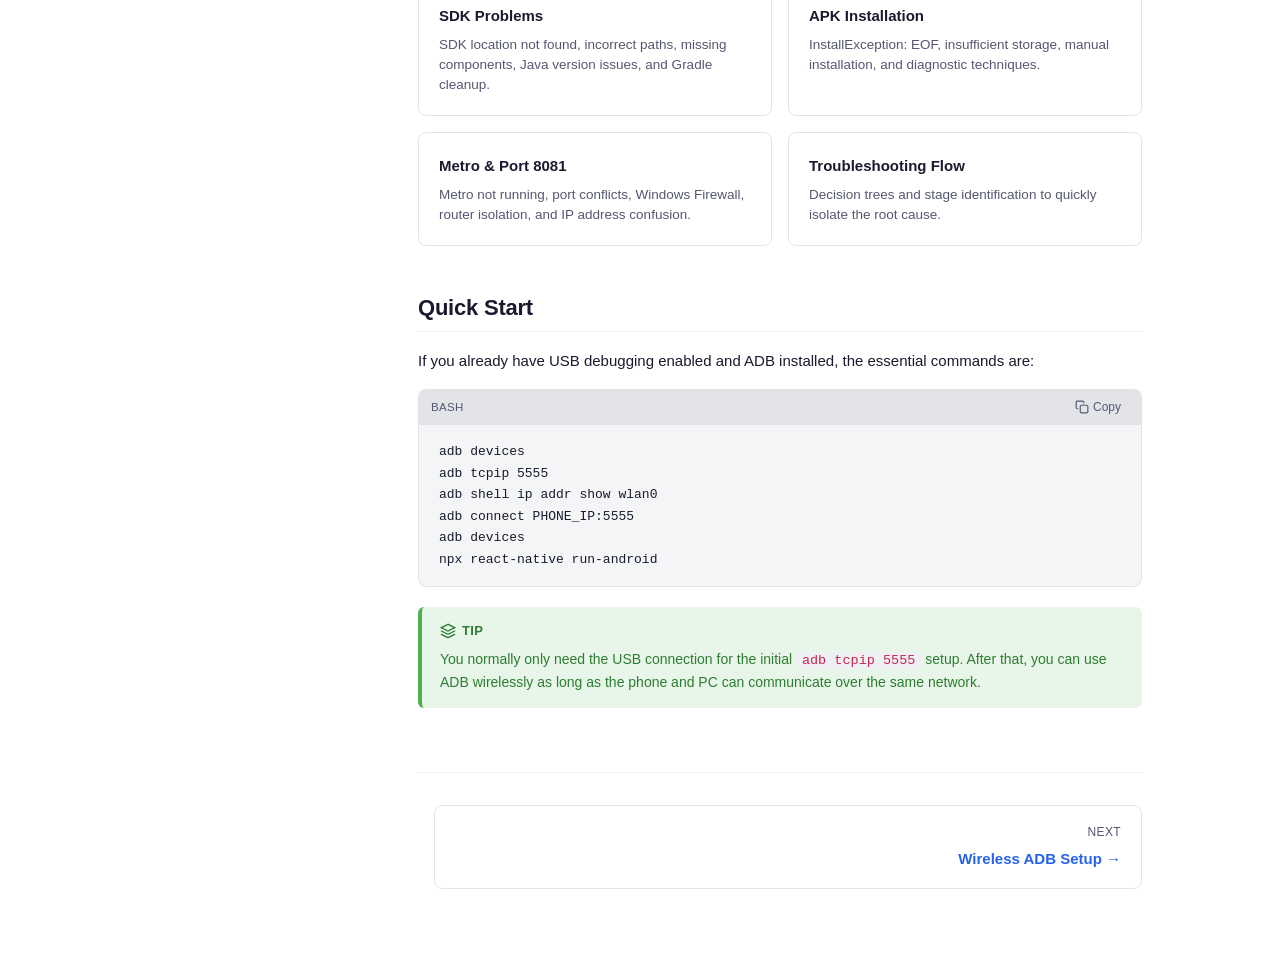
==== commit da00ec5a: "Update documentation to replace "RN Wireless Debugging" with "React Native Wireless Debugging" for c" ====
--- a/docs/index.html
+++ b/docs/index.html
@@ -19,14 +19,14 @@
       <button class="mobile-menu-btn" aria-label="Open menu">
         <svg viewBox="0 0 24 24" fill="none" stroke="currentColor" stroke-width="2" stroke-linecap="round"><line x1="3" y1="6" x2="21" y2="6"/><line x1="3" y1="12" x2="21" y2="12"/><line x1="3" y1="18" x2="21" y2="18"/></svg>
       </button>
-      <span class="mobile-header-title">RN Wireless Debugging</span>
+      <span class="mobile-header-title">React Native Wireless Debugging</span>
     </header>
     <div class="sidebar-overlay"></div>
 
     <!-- Sidebar -->
     <aside class="sidebar">
       <div class="sidebar-header">
-        <h1>RN Wireless Debugging</h1>
+        <h1>React Native Wireless Debugging</h1>
         <div class="sidebar-subtitle">Troubleshooting Guide</div>
       </div>
 
